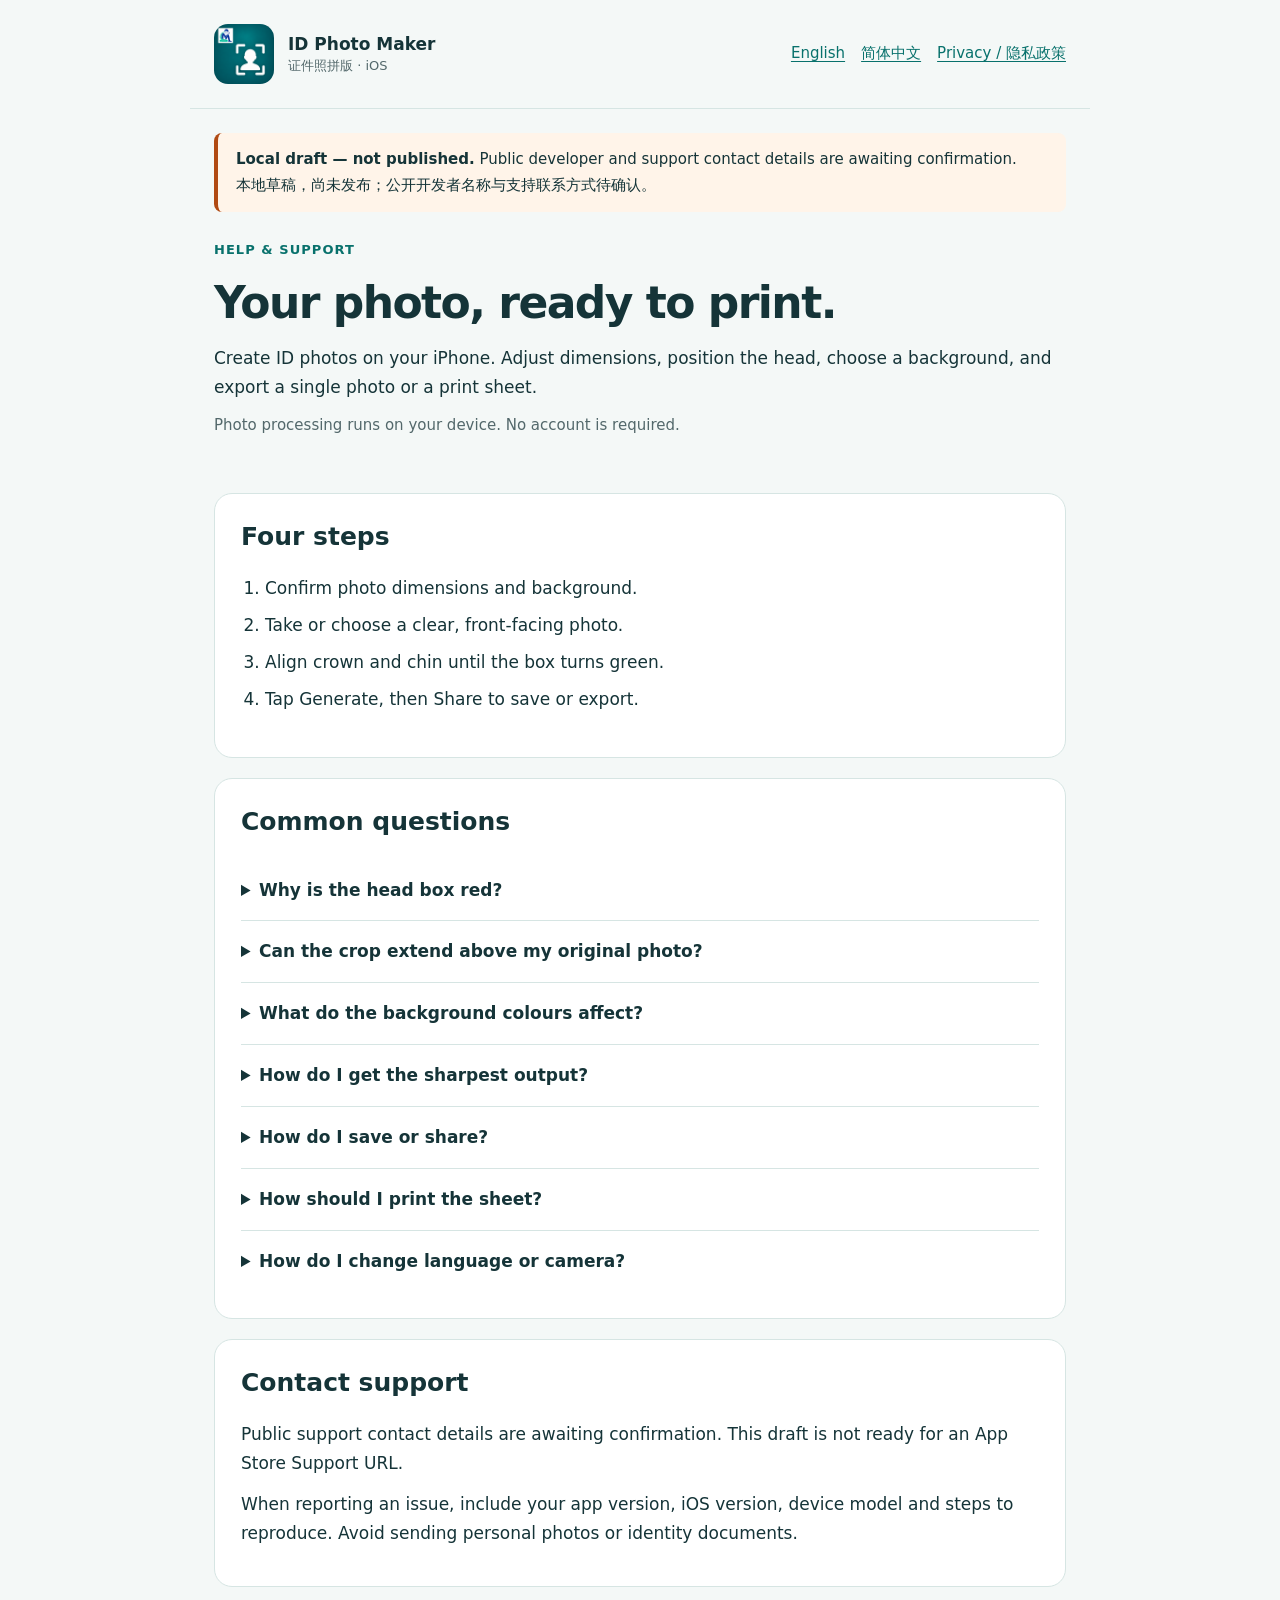
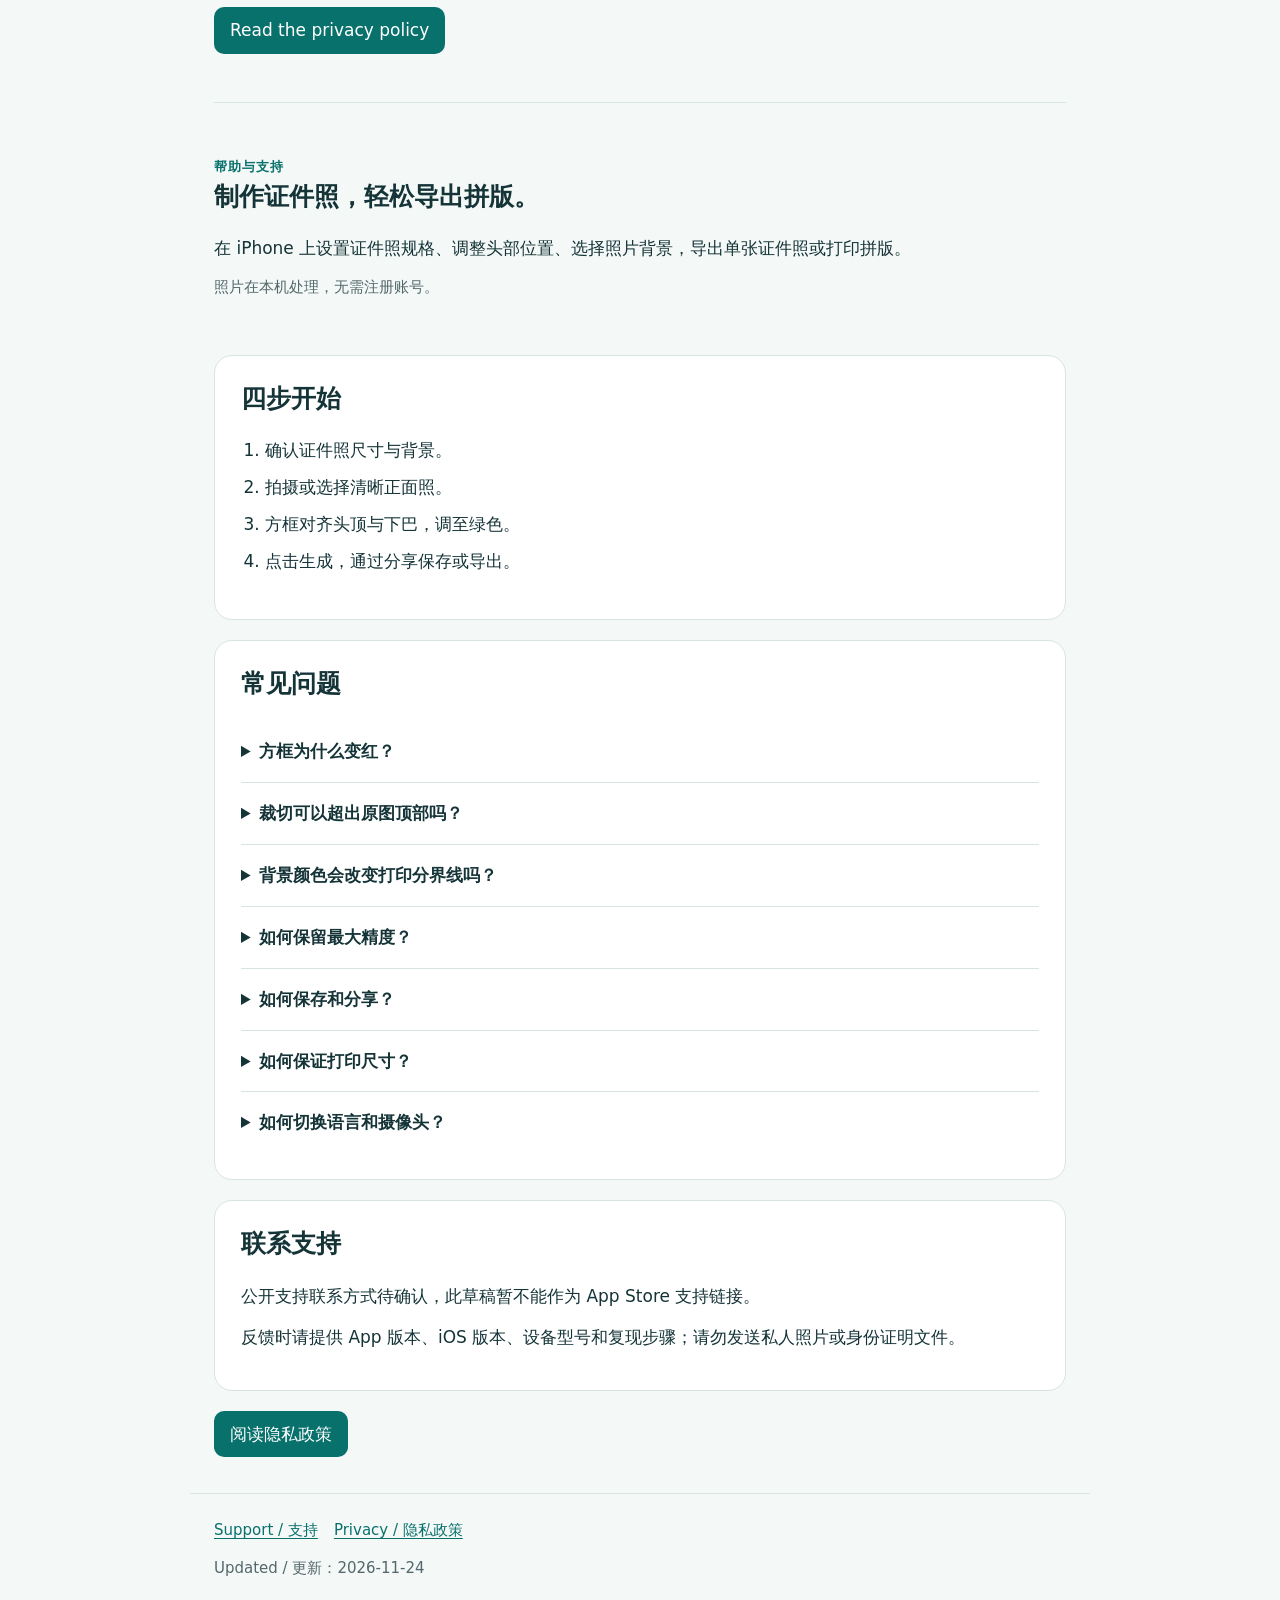
==== docs/index.html @ 6a407f12 "Add AutoIDPhoto iOS app and draft support pages" ====
<!doctype html>
<html lang="en">
<head>
<meta charset="utf-8">
<meta name="viewport" content="width=device-width, initial-scale=1">
<meta name="robots" content="noindex,nofollow">
<title>Support / 支持 · ID Photo Maker</title>
<meta name="description" content="ID Photo Maker / 证件照拼版 — Support / 支持">
<link rel="icon" href="app-icon.png" type="image/png">
<link rel="stylesheet" href="style.css">
</head>
<body>
<a class="skip" href="#main">Skip to content / 跳到正文</a>
<header><img src="app-icon.png" width="60" height="60" alt=""><div class="brand">ID Photo Maker<small lang="zh-Hans">证件照拼版 · iOS</small></div><nav aria-label="Navigation"><a href="#english" lang="en">English</a><a href="#chinese" lang="zh-Hans">简体中文</a><a href="privacy.html">Privacy / 隐私政策</a></nav></header>
<main id="main"><aside class="notice" role="note"><strong>Local draft — not published.</strong> Public developer and support contact details are awaiting confirmation.<br><span lang="zh-Hans">本地草稿，尚未发布；公开开发者名称与支持联系方式待确认。</span></aside>

<section id="english" lang="en">
<div class="intro"><span class="eyebrow">Help &amp; Support</span><h1>Your photo, ready to print.</h1><p>Create ID photos on your iPhone. Adjust dimensions, position the head, choose a background, and export a single photo or a print sheet.</p><p class="muted">Photo processing runs on your device. No account is required.</p></div>
<section class="card"><h2>Four steps</h2><ol><li>Confirm photo dimensions and background.</li><li>Take or choose a clear, front-facing photo.</li><li>Align crown and chin until the box turns green.</li><li>Tap Generate, then Share to save or export.</li></ol></section>
<section class="card"><h2>Common questions</h2>
<details><summary>Why is the head box red?</summary><p>After capture or import, the box checks the crop against your current dimensions. Drag inside to move it and drag the corners to resize it. Keep the crown, chin and sides of the head inside. If the crop needs more space, move the box, adjust the dimensions or choose a photo with more room.</p><p>A green box confirms framing only. Check the generated edges and background yourself. Head boxes are not detected on the live camera stream.</p></details>
<details><summary>Can the crop extend above my original photo?</summary><p>White, light grey, blue and red backgrounds can fill missing space above the source. Original-background mode requires the entire crop inside the photo. Missing space at the sides or bottom is still rejected.</p></details>
<details><summary>What do the background colours affect?</summary><p>They change the photo background, not the sheet separators. Light grey is RGB(240,240,240), blue is RGB(67,142,219), and red is RGB(255,0,0). Print separators stay medium grey. The original-photo preview keeps its original background; generate a new result after changing settings.</p></details>
<details><summary>How do I get the sharpest output?</summary><p>Keep Original Resolution is enabled by default. It retains pixels in the head-based crop. Turn it off to choose a fixed DPI. A print JPEG is limited to 20 megapixels; share the PDF for a sheet retaining the single photo's detail. More output pixels cannot restore detail missing from the source.</p></details>
<details><summary>How do I save or share?</summary><p>Use the share button under the single photo or print sheet. Choose Save to Photos or Share JPEG; the sheet also offers Share PDF. If Photos access is denied, use Open Settings to review the app's permission. Limited access also supports saving.</p></details>
<details><summary>How should I print the sheet?</summary><p>Use the configured paper size and 100% actual-size printing. Disable Fit to Page, Fill and borderless enlargement. Prefer PDF and measure one printed photo to confirm its physical dimensions.</p></details>
<details><summary>How do I change language or camera?</summary><p>Use the globe button for English or Simplified Chinese. The camera starts with the front lens; use the camera-switch icon for the rear lens. System pickers and permission prompts use iOS language settings.</p></details>
</section>
<section class="card" id="contact"><h2>Contact support</h2><p>Public support contact details are awaiting confirmation. This draft is not ready for an App Store Support URL.</p><p>When reporting an issue, include your app version, iOS version, device model and steps to reproduce. Avoid sending personal photos or identity documents.</p></section>
<p><a class="button" href="privacy.html#english">Read the privacy policy</a></p>
</section>
<section id="chinese" class="language" lang="zh-Hans">
<div class="intro"><span class="eyebrow">帮助与支持</span><h2>制作证件照，轻松导出拼版。</h2><p>在 iPhone 上设置证件照规格、调整头部位置、选择照片背景，导出单张证件照或打印拼版。</p><p class="muted">照片在本机处理，无需注册账号。</p></div>
<section class="card"><h2>四步开始</h2><ol><li>确认证件照尺寸与背景。</li><li>拍摄或选择清晰正面照。</li><li>方框对齐头顶与下巴，调至绿色。</li><li>点击生成，通过分享保存或导出。</li></ol></section>
<section class="card"><h2>常见问题</h2>
<details><summary>方框为什么变红？</summary><p>拍摄或导入后，方框按当前规格检查裁切范围。拖动框内移动，拖动四角缩放，确保头顶、下巴和头部左右边缘都在框内。空间不足时，可移动方框、修改规格或更换留白更多的原图。</p><p>绿框仅表示取景范围合适，仍需检查生成后的边缘与背景；实时视频中不进行头框检测。</p></details>
<details><summary>裁切可以超出原图顶部吗？</summary><p>纯白、浅灰、蓝色、红色背景可补齐原图上方空白。原始背景要求整个裁切区域都在原图内；左右或底部空间不足仍会被拒绝。</p></details>
<details><summary>背景颜色会改变打印分界线吗？</summary><p>不会。设置改变照片背景；浅灰为 RGB(240,240,240)，蓝色为 RGB(67,142,219)，红色为 RGB(255,0,0)。打印分界线保持中灰色。原图预览保留原始背景，更改设置后需重新生成。</p></details>
<details><summary>如何保留最大精度？</summary><p>默认开启“保留原图分辨率”，保留根据头部大小计算出的裁切区域像素。关闭后可指定 DPI。打印 JPEG 上限为 2000 万像素，需要保留单张精度的拼版请分享 PDF；增加像素不能恢复原图缺失的细节。</p></details>
<details><summary>如何保存和分享？</summary><p>点击单张或打印拼版下的分享按钮，可保存到照片或分享 JPEG；拼版另可分享 PDF。照片权限被拒绝时，点“打开设置”检查授权；有限访问也可保存。</p></details>
<details><summary>如何保证打印尺寸？</summary><p>选择设定的纸张，使用 100% 实际大小打印，关闭适应页面、填满和无边距放大。优先使用 PDF，打印后用尺核对单张尺寸。</p></details>
<details><summary>如何切换语言和摄像头？</summary><p>地球按钮切换英文与简体中文。默认使用前置摄像头，可通过切换图标改用后置摄像头；系统选择器与权限弹窗使用 iOS 的语言设置。</p></details>
</section>
<section class="card" id="contact-zh"><h2>联系支持</h2><p>公开支持联系方式待确认，此草稿暂不能作为 App Store 支持链接。</p><p>反馈时请提供 App 版本、iOS 版本、设备型号和复现步骤；请勿发送私人照片或身份证明文件。</p></section>
<p><a class="button" href="privacy.html#chinese">阅读隐私政策</a></p>
</section>
</main>
<footer><a href="index.html">Support / 支持</a><a href="privacy.html">Privacy / 隐私政策</a><p>Updated / 更新：<time datetime="2026-11-24">2026-11-24</time></p></footer>
</body></html>
---- docs/style.css ----
:root{color-scheme:light;--ink:#153438;--muted:#53686b;--accent:#08716c;--line:#d6e5e3}
*{box-sizing:border-box}html{scroll-behavior:smooth;scroll-padding-top:1rem}body{margin:0;background:#f4f8f7;color:var(--ink);font:17px/1.7 system-ui,-apple-system,BlinkMacSystemFont,"Segoe UI",sans-serif}a{color:var(--accent);text-underline-offset:.2em}a:hover{text-decoration-thickness:2px}a:focus-visible,summary:focus-visible{outline:3px solid #b04a13;outline-offset:4px}.skip{position:absolute;top:-100px;left:12px;background:white;padding:10px}.skip:focus{top:8px}header,main,footer{max-width:900px;margin:auto;padding:24px}header{display:flex;align-items:center;gap:14px;border-bottom:1px solid var(--line)}header img{width:60px;height:60px;border-radius:14px}header .brand{font-weight:750;line-height:1.4}header .brand small{display:block;font-size:13px;font-weight:400;color:var(--muted)}nav{margin-left:auto;display:flex;gap:16px;flex-wrap:wrap;font-size:15px}h1{font-size:clamp(30px,6vw,44px);line-height:1.2;letter-spacing:-.035em;margin:14px 0}h2{font-size:25px;line-height:1.35;margin-top:0}h3{font-size:18px;margin:24px 0 8px}p{margin:12px 0}.intro{padding:22px 0}.eyebrow{color:var(--accent);font-size:13px;font-weight:750;letter-spacing:.08em;text-transform:uppercase}.muted,footer{color:var(--muted);font-size:15px}.card{background:white;border:1px solid var(--line);border-radius:18px;padding:26px;margin:20px 0}.notice{border-left:4px solid #b04a13;background:#fff4e9;padding:14px 18px;border-radius:8px;font-size:15px}.language{margin-top:48px;padding-top:26px;border-top:1px solid var(--line)}li{margin:8px 0}ol,ul{padding-left:24px}details{border-top:1px solid var(--line);padding:16px 0}details:first-of-type{border-top:0}summary{font-weight:650;cursor:pointer}footer{border-top:1px solid var(--line);padding-bottom:40px}footer a{margin-right:16px}code{font-size:.9em;overflow-wrap:anywhere}.buttons{display:flex;gap:14px;flex-wrap:wrap}.button{display:inline-block;background:var(--accent);color:white;text-decoration:none;padding:9px 16px;border-radius:10px}table{width:100%;border-collapse:collapse;font-size:15px}th,td{text-align:left;vertical-align:top;padding:12px 6px;border-bottom:1px solid var(--line)}th{color:var(--muted)}@media(max-width:540px){header,main,footer{padding:18px}header{flex-wrap:wrap}nav{margin-left:0;width:100%}.card{padding:20px}body{font-size:16px}}@media(prefers-reduced-motion:reduce){html{scroll-behavior:auto}}
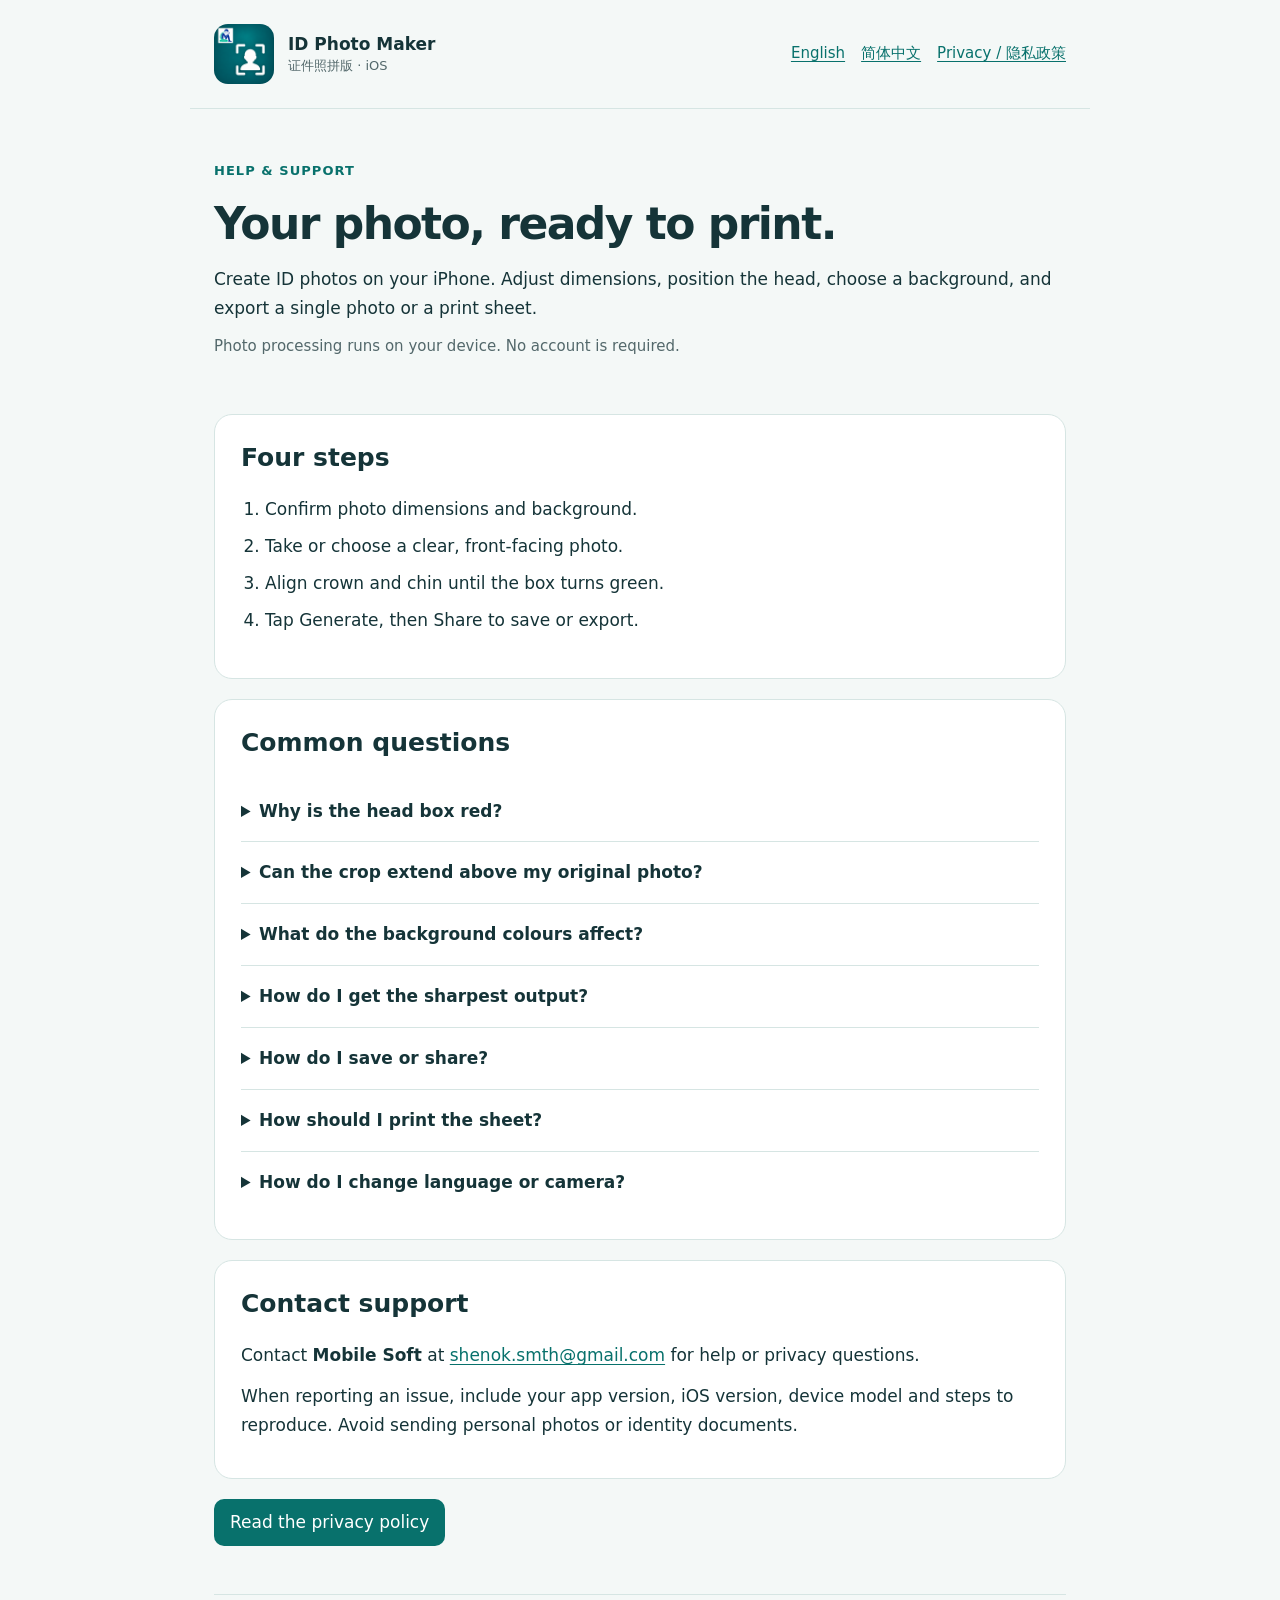
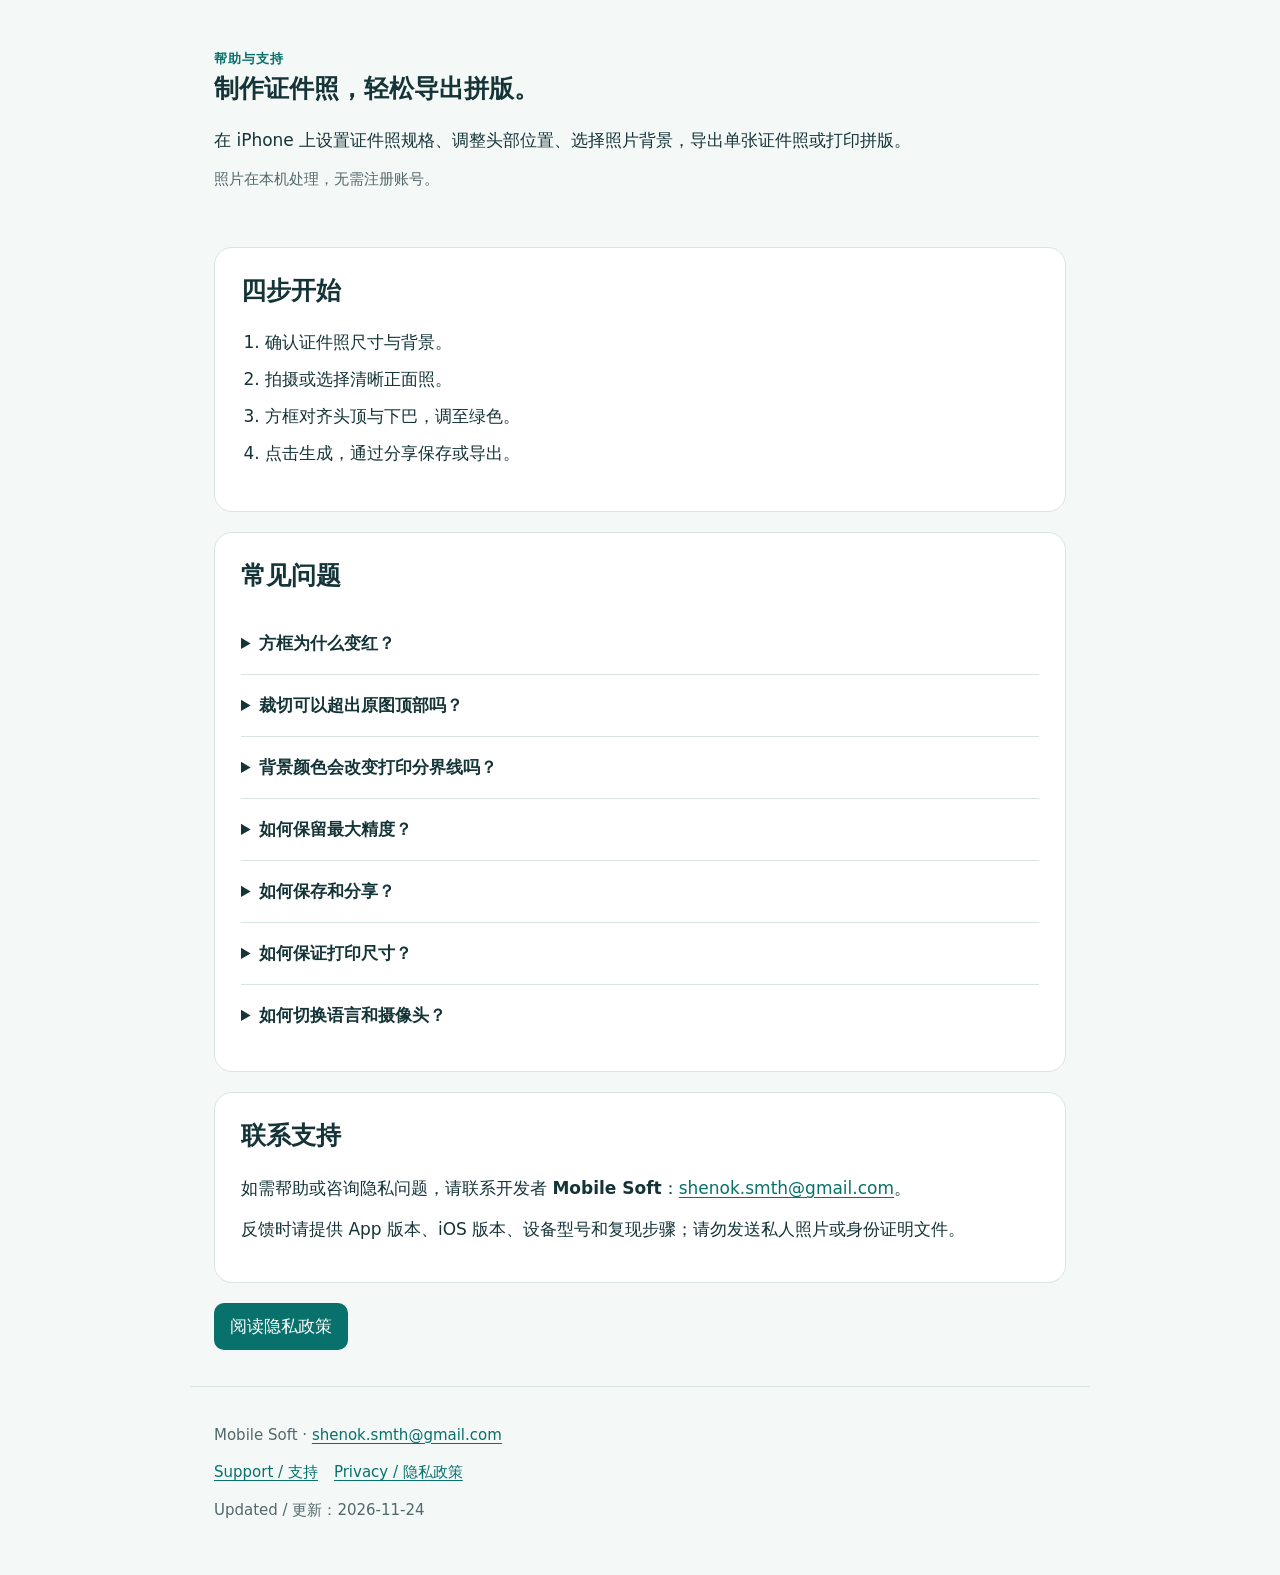
==== commit e17b611b: "Set page contact defaults and finalize support pages" ====
--- a/docs/index.html
+++ b/docs/index.html
@@ -3,7 +3,6 @@
 <head>
 <meta charset="utf-8">
 <meta name="viewport" content="width=device-width, initial-scale=1">
-<meta name="robots" content="noindex,nofollow">
 <title>Support / 支持 · ID Photo Maker</title>
 <meta name="description" content="ID Photo Maker / 证件照拼版 — Support / 支持">
 <link rel="icon" href="app-icon.png" type="image/png">
@@ -12,7 +11,7 @@
 <body>
 <a class="skip" href="#main">Skip to content / 跳到正文</a>
 <header><img src="app-icon.png" width="60" height="60" alt=""><div class="brand">ID Photo Maker<small lang="zh-Hans">证件照拼版 · iOS</small></div><nav aria-label="Navigation"><a href="#english" lang="en">English</a><a href="#chinese" lang="zh-Hans">简体中文</a><a href="privacy.html">Privacy / 隐私政策</a></nav></header>
-<main id="main"><aside class="notice" role="note"><strong>Local draft — not published.</strong> Public developer and support contact details are awaiting confirmation.<br><span lang="zh-Hans">本地草稿，尚未发布；公开开发者名称与支持联系方式待确认。</span></aside>
+<main id="main">
 
 <section id="english" lang="en">
 <div class="intro"><span class="eyebrow">Help &amp; Support</span><h1>Your photo, ready to print.</h1><p>Create ID photos on your iPhone. Adjust dimensions, position the head, choose a background, and export a single photo or a print sheet.</p><p class="muted">Photo processing runs on your device. No account is required.</p></div>
@@ -26,7 +25,7 @@
 <details><summary>How should I print the sheet?</summary><p>Use the configured paper size and 100% actual-size printing. Disable Fit to Page, Fill and borderless enlargement. Prefer PDF and measure one printed photo to confirm its physical dimensions.</p></details>
 <details><summary>How do I change language or camera?</summary><p>Use the globe button for English or Simplified Chinese. The camera starts with the front lens; use the camera-switch icon for the rear lens. System pickers and permission prompts use iOS language settings.</p></details>
 </section>
-<section class="card" id="contact"><h2>Contact support</h2><p>Public support contact details are awaiting confirmation. This draft is not ready for an App Store Support URL.</p><p>When reporting an issue, include your app version, iOS version, device model and steps to reproduce. Avoid sending personal photos or identity documents.</p></section>
+<section class="card" id="contact"><h2>Contact support</h2><p>Contact <strong>Mobile Soft</strong> at <a href="mailto:shenok.smth@gmail.com">shenok.smth@gmail.com</a> for help or privacy questions.</p><p>When reporting an issue, include your app version, iOS version, device model and steps to reproduce. Avoid sending personal photos or identity documents.</p></section>
 <p><a class="button" href="privacy.html#english">Read the privacy policy</a></p>
 </section>
 <section id="chinese" class="language" lang="zh-Hans">
@@ -41,9 +40,9 @@
 <details><summary>如何保证打印尺寸？</summary><p>选择设定的纸张，使用 100% 实际大小打印，关闭适应页面、填满和无边距放大。优先使用 PDF，打印后用尺核对单张尺寸。</p></details>
 <details><summary>如何切换语言和摄像头？</summary><p>地球按钮切换英文与简体中文。默认使用前置摄像头，可通过切换图标改用后置摄像头；系统选择器与权限弹窗使用 iOS 的语言设置。</p></details>
 </section>
-<section class="card" id="contact-zh"><h2>联系支持</h2><p>公开支持联系方式待确认，此草稿暂不能作为 App Store 支持链接。</p><p>反馈时请提供 App 版本、iOS 版本、设备型号和复现步骤；请勿发送私人照片或身份证明文件。</p></section>
+<section class="card" id="contact-zh"><h2>联系支持</h2><p>如需帮助或咨询隐私问题，请联系开发者 <strong>Mobile Soft</strong>：<a href="mailto:shenok.smth@gmail.com">shenok.smth@gmail.com</a>。</p><p>反馈时请提供 App 版本、iOS 版本、设备型号和复现步骤；请勿发送私人照片或身份证明文件。</p></section>
 <p><a class="button" href="privacy.html#chinese">阅读隐私政策</a></p>
 </section>
 </main>
-<footer><a href="index.html">Support / 支持</a><a href="privacy.html">Privacy / 隐私政策</a><p>Updated / 更新：<time datetime="2026-11-24">2026-11-24</time></p></footer>
+<footer><p>Mobile Soft · <a href="mailto:shenok.smth@gmail.com">shenok.smth@gmail.com</a></p><a href="index.html">Support / 支持</a><a href="privacy.html">Privacy / 隐私政策</a><p>Updated / 更新：<time datetime="2026-11-24">2026-11-24</time></p></footer>
 </body></html>
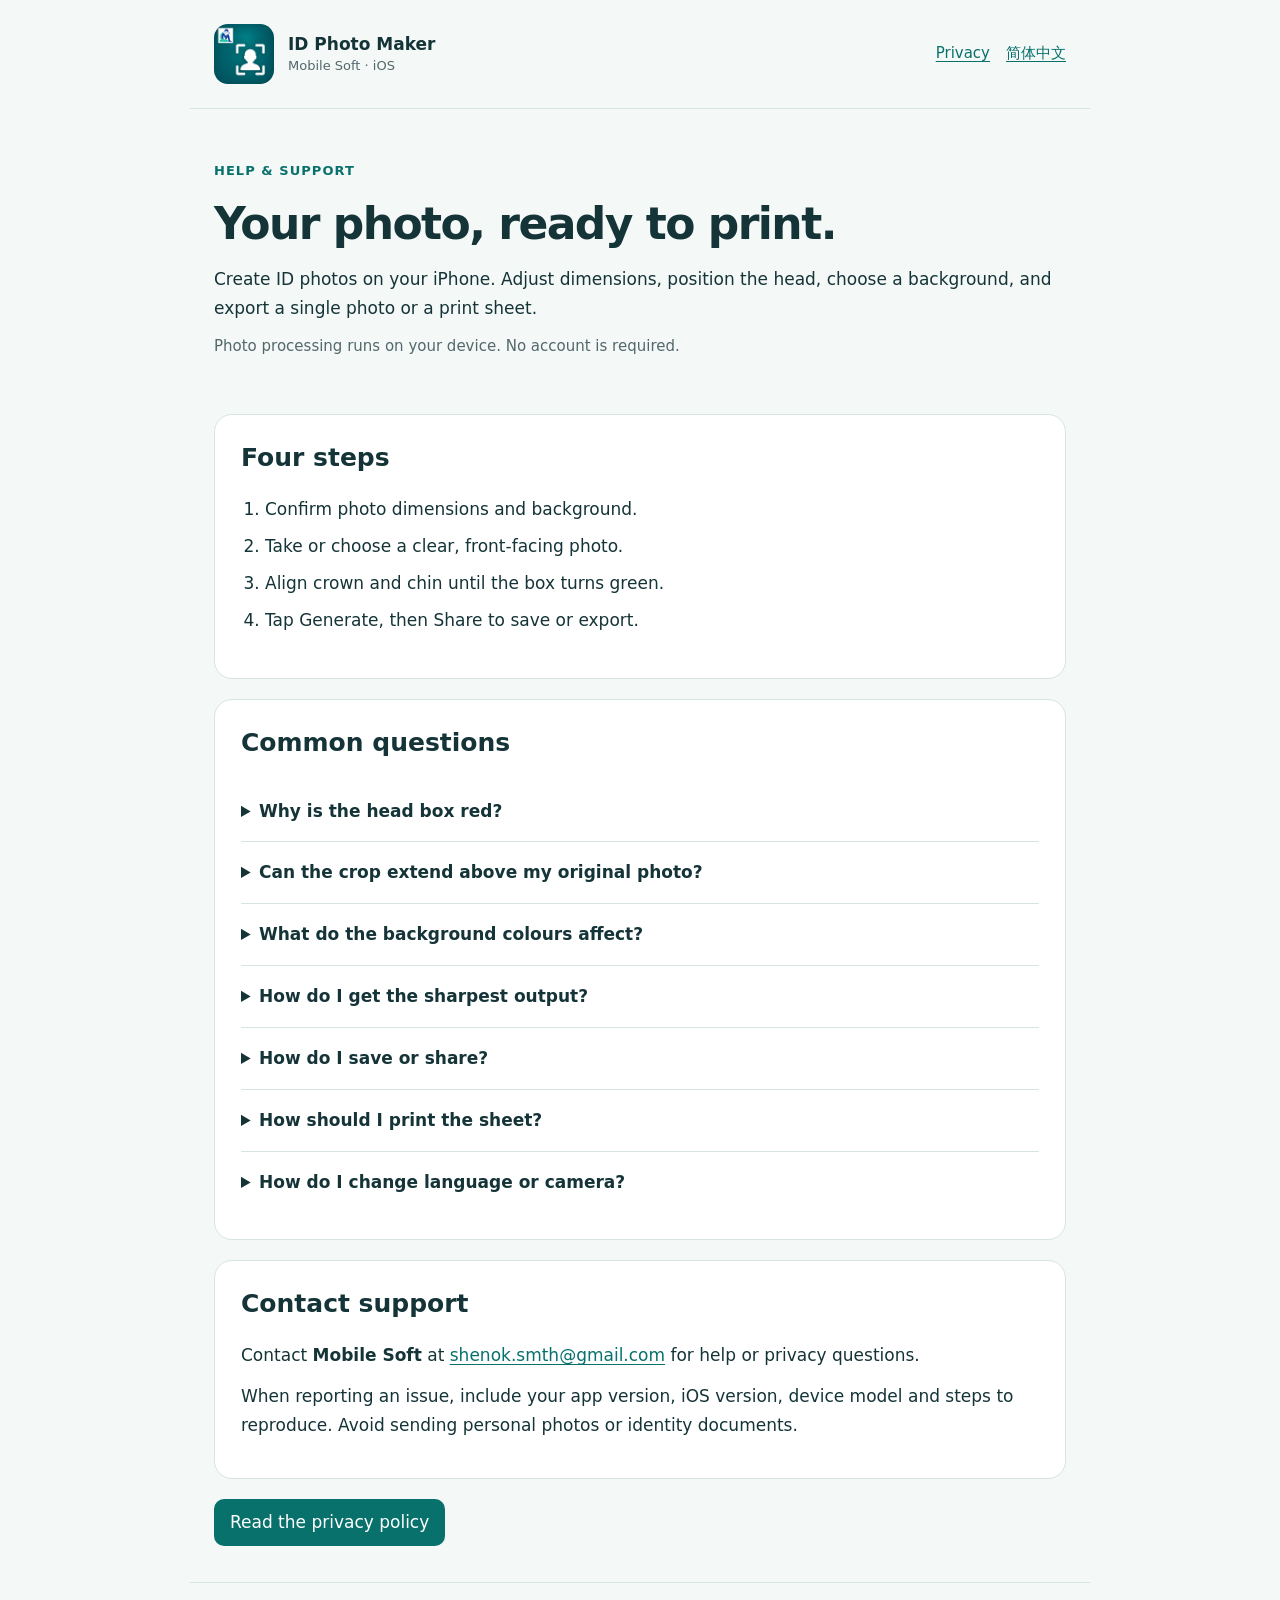
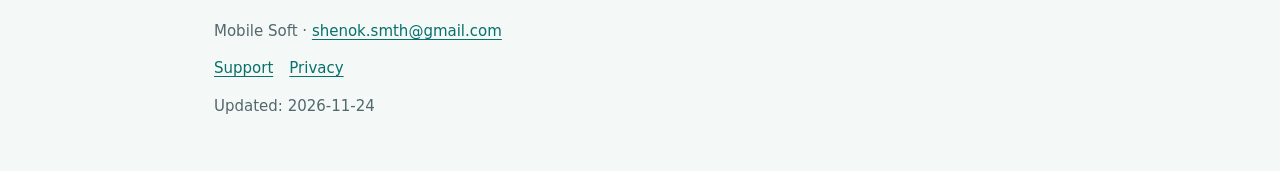
==== commit ee4861d8: "Serve UK English pages by default with separate Chinese pages" ====
--- a/docs/index.html
+++ b/docs/index.html
@@ -1,19 +1,17 @@
 <!doctype html>
-<html lang="en">
+<html lang="en-GB">
 <head>
 <meta charset="utf-8">
 <meta name="viewport" content="width=device-width, initial-scale=1">
-<title>Support / 支持 · ID Photo Maker</title>
-<meta name="description" content="ID Photo Maker / 证件照拼版 — Support / 支持">
+<title>Support · ID Photo Maker</title>
+<meta name="description" content="Help and privacy information for ID Photo Maker by Mobile Soft.">
 <link rel="icon" href="app-icon.png" type="image/png">
 <link rel="stylesheet" href="style.css">
 </head>
 <body>
-<a class="skip" href="#main">Skip to content / 跳到正文</a>
-<header><img src="app-icon.png" width="60" height="60" alt=""><div class="brand">ID Photo Maker<small lang="zh-Hans">证件照拼版 · iOS</small></div><nav aria-label="Navigation"><a href="#english" lang="en">English</a><a href="#chinese" lang="zh-Hans">简体中文</a><a href="privacy.html">Privacy / 隐私政策</a></nav></header>
-<main id="main">
-
-<section id="english" lang="en">
+<a class="skip" href="#main">Skip to content</a>
+<header><img src="app-icon.png" width="60" height="60" alt=""><div class="brand">ID Photo Maker<small>Mobile Soft · iOS</small></div><nav aria-label="Navigation"><a href="privacy.html">Privacy</a><a href="index.zh-Hans.html" lang="zh-Hans" hreflang="zh-Hans">简体中文</a></nav></header>
+<main id="main"><section id="english" lang="en-GB">
 <div class="intro"><span class="eyebrow">Help &amp; Support</span><h1>Your photo, ready to print.</h1><p>Create ID photos on your iPhone. Adjust dimensions, position the head, choose a background, and export a single photo or a print sheet.</p><p class="muted">Photo processing runs on your device. No account is required.</p></div>
 <section class="card"><h2>Four steps</h2><ol><li>Confirm photo dimensions and background.</li><li>Take or choose a clear, front-facing photo.</li><li>Align crown and chin until the box turns green.</li><li>Tap Generate, then Share to save or export.</li></ol></section>
 <section class="card"><h2>Common questions</h2>
@@ -27,22 +25,6 @@
 </section>
 <section class="card" id="contact"><h2>Contact support</h2><p>Contact <strong>Mobile Soft</strong> at <a href="mailto:shenok.smth@gmail.com">shenok.smth@gmail.com</a> for help or privacy questions.</p><p>When reporting an issue, include your app version, iOS version, device model and steps to reproduce. Avoid sending personal photos or identity documents.</p></section>
 <p><a class="button" href="privacy.html#english">Read the privacy policy</a></p>
-</section>
-<section id="chinese" class="language" lang="zh-Hans">
-<div class="intro"><span class="eyebrow">帮助与支持</span><h2>制作证件照，轻松导出拼版。</h2><p>在 iPhone 上设置证件照规格、调整头部位置、选择照片背景，导出单张证件照或打印拼版。</p><p class="muted">照片在本机处理，无需注册账号。</p></div>
-<section class="card"><h2>四步开始</h2><ol><li>确认证件照尺寸与背景。</li><li>拍摄或选择清晰正面照。</li><li>方框对齐头顶与下巴，调至绿色。</li><li>点击生成，通过分享保存或导出。</li></ol></section>
-<section class="card"><h2>常见问题</h2>
-<details><summary>方框为什么变红？</summary><p>拍摄或导入后，方框按当前规格检查裁切范围。拖动框内移动，拖动四角缩放，确保头顶、下巴和头部左右边缘都在框内。空间不足时，可移动方框、修改规格或更换留白更多的原图。</p><p>绿框仅表示取景范围合适，仍需检查生成后的边缘与背景；实时视频中不进行头框检测。</p></details>
-<details><summary>裁切可以超出原图顶部吗？</summary><p>纯白、浅灰、蓝色、红色背景可补齐原图上方空白。原始背景要求整个裁切区域都在原图内；左右或底部空间不足仍会被拒绝。</p></details>
-<details><summary>背景颜色会改变打印分界线吗？</summary><p>不会。设置改变照片背景；浅灰为 RGB(240,240,240)，蓝色为 RGB(67,142,219)，红色为 RGB(255,0,0)。打印分界线保持中灰色。原图预览保留原始背景，更改设置后需重新生成。</p></details>
-<details><summary>如何保留最大精度？</summary><p>默认开启“保留原图分辨率”，保留根据头部大小计算出的裁切区域像素。关闭后可指定 DPI。打印 JPEG 上限为 2000 万像素，需要保留单张精度的拼版请分享 PDF；增加像素不能恢复原图缺失的细节。</p></details>
-<details><summary>如何保存和分享？</summary><p>点击单张或打印拼版下的分享按钮，可保存到照片或分享 JPEG；拼版另可分享 PDF。照片权限被拒绝时，点“打开设置”检查授权；有限访问也可保存。</p></details>
-<details><summary>如何保证打印尺寸？</summary><p>选择设定的纸张，使用 100% 实际大小打印，关闭适应页面、填满和无边距放大。优先使用 PDF，打印后用尺核对单张尺寸。</p></details>
-<details><summary>如何切换语言和摄像头？</summary><p>地球按钮切换英文与简体中文。默认使用前置摄像头，可通过切换图标改用后置摄像头；系统选择器与权限弹窗使用 iOS 的语言设置。</p></details>
-</section>
-<section class="card" id="contact-zh"><h2>联系支持</h2><p>如需帮助或咨询隐私问题，请联系开发者 <strong>Mobile Soft</strong>：<a href="mailto:shenok.smth@gmail.com">shenok.smth@gmail.com</a>。</p><p>反馈时请提供 App 版本、iOS 版本、设备型号和复现步骤；请勿发送私人照片或身份证明文件。</p></section>
-<p><a class="button" href="privacy.html#chinese">阅读隐私政策</a></p>
-</section>
-</main>
-<footer><p>Mobile Soft · <a href="mailto:shenok.smth@gmail.com">shenok.smth@gmail.com</a></p><a href="index.html">Support / 支持</a><a href="privacy.html">Privacy / 隐私政策</a><p>Updated / 更新：<time datetime="2026-11-24">2026-11-24</time></p></footer>
+</section></main>
+<footer><p>Mobile Soft · <a href="mailto:shenok.smth@gmail.com">shenok.smth@gmail.com</a></p><a href="index.html">Support</a><a href="privacy.html">Privacy</a><p>Updated: <time datetime="2026-11-24">2026-11-24</time></p></footer>
 </body></html>
